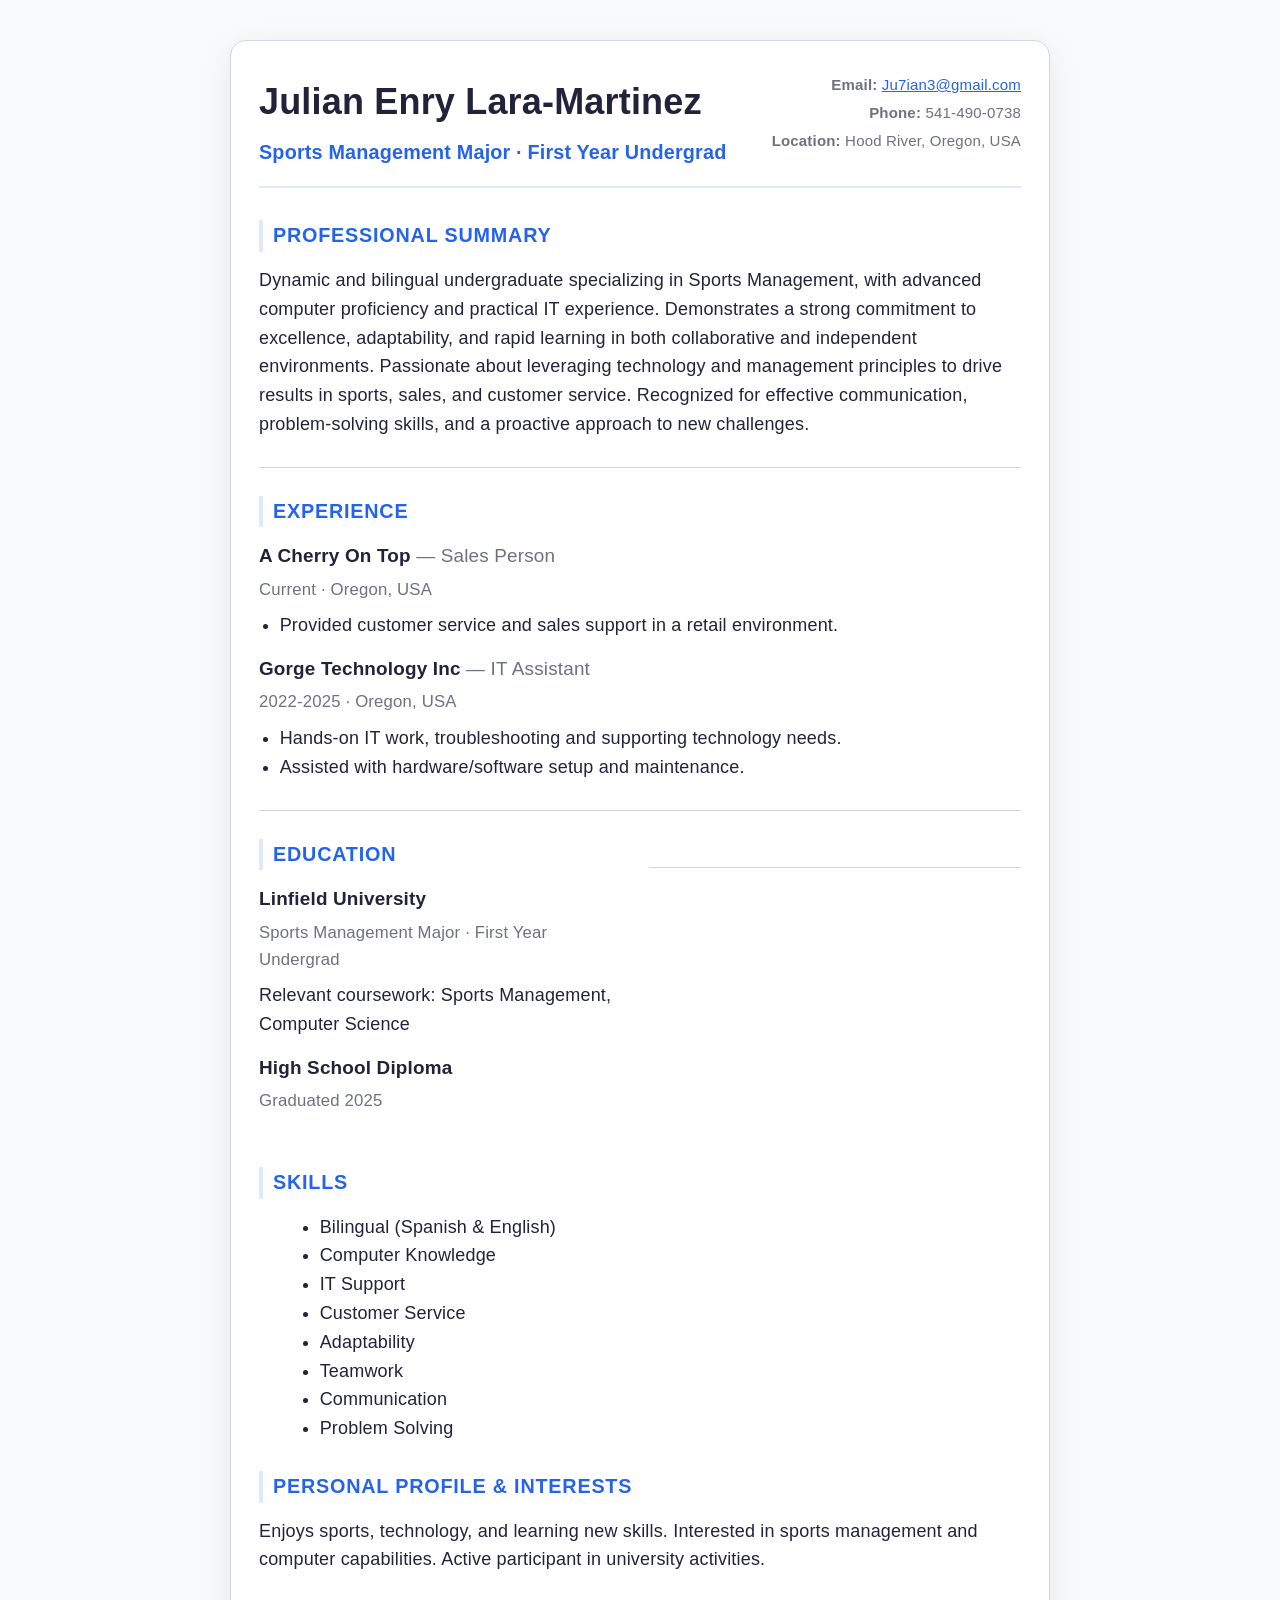
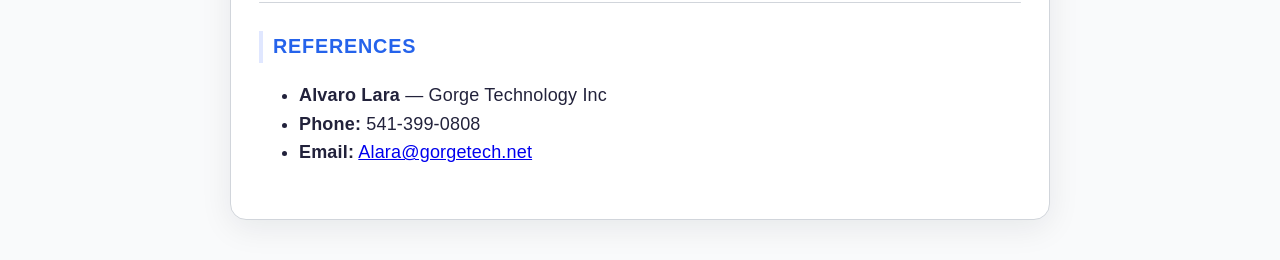
==== index.html @ 8950af4e "Add files via upload" ====
<!doctype html>
<html lang="en">
<head>
  <meta charset="UTF-8" />
  <meta name="viewport" content="width=device-width, initial-scale=1.0" />
  <title>Resume | Julian Enry Lara-Martinez</title>
  <style>
    :root {
      --bg: #f9fafb;
      --card: #fff;
      --text: #22223b;
      --muted: #6b7280;
      --primary: #2563eb;
      --accent: #e0e7ff;
      --border: #d1d5db;
      font-size: 18px;
    }

    * { box-sizing: border-box; }
    body {
      margin: 0;
      font-family: 'Inter', 'Segoe UI', 'Roboto', 'Helvetica Neue', Arial, sans-serif;
      line-height: 1.6;
      background: var(--bg);
      color: var(--text);
      letter-spacing: 0.01em;
    }

    .container {
      max-width: 820px;
      margin: 40px auto;
      padding: 32px 28px;
      background: var(--card);
      border: 1px solid var(--border);
      border-radius: 16px;
      box-shadow: 0 8px 32px rgba(15, 23, 42, 0.08);
      position: relative;
    }

    .header {
      display: flex;
      justify-content: space-between;
      align-items: flex-start;
      border-bottom: 2px solid var(--accent);
      padding-bottom: 18px;
      margin-bottom: 32px;
    }

    .name { font-size: 2rem; font-weight: 800; margin: 0; }
    .subtitle { margin: 6px 0 0; color: var(--primary); font-weight: 600; font-size: 1.1rem; }

    .contact small { display: block; color: var(--muted); margin-bottom: 4px; }
    .contact a { color: var(--primary); text-decoration: underline; }
    .contact {
      font-size: 1rem;
      text-align: right;
    }

    .section { margin-bottom: 20px; }
    .section h2 {
      font-size: 1.1rem;
      letter-spacing: 0.04em;
      text-transform: uppercase;
      color: var(--primary);
      margin: 0 0 14px;
      border-left: 4px solid var(--accent);
      padding-left: 10px;
    }

    .summary p, .item p { margin: 0; }

    .grid-2 { display: grid; grid-template-columns: 1fr 1fr; gap: 18px; }
    .item { margin-bottom: 14px; }
    .divider {
      height: 1px;
      background: var(--border);
      margin: 28px 0;
      border-radius: 2px;
    }

    .item h3 { margin: 0; font-size: 1.05rem; }
    .item .meta { color: var(--muted); font-size: 0.93rem; margin: 5px 0 8px; }
    .item ul { margin: 8px 0 0; padding-left: 1.15em; color: var(--text); }

    @media (max-width: 780px) {
      .container { margin: 8px; padding: 12px; }
      .header { flex-direction: column; align-items: flex-start; }
      .grid-2 { grid-template-columns: 1fr; gap: 16px; }
      .name { font-size: 1.5rem; }
    }

    .print-hidden { display: none; }
    @media print {
      body { background: #fff; }
      .container { box-shadow: none; border: none; margin: 0; }
      .print-hidden { display: block; }
    }
  </style>
</head>
<body>
  <div class="container">
    <header class="header">
      <div>
        <h1 class="name">Julian Enry Lara-Martinez</h1>
        <p class="subtitle">Sports Management Major · First Year Undergrad</p>
      </div>
      <div class="contact">
        <small><strong>Email:</strong> <a href="mailto:Ju7ian3@gmail.com">Ju7ian3@gmail.com</a></small>
        <small><strong>Phone:</strong> 541-490-0738</small>
        <small><strong>Location:</strong> Hood River, Oregon, USA</small>
      </div>
    </header>

    <section class="section summary">
      <h2>Professional Summary</h2>
        <p>Dynamic and bilingual undergraduate specializing in Sports Management, with advanced computer proficiency and practical IT experience. Demonstrates a strong commitment to excellence, adaptability, and rapid learning in both collaborative and independent environments. Passionate about leveraging technology and management principles to drive results in sports, sales, and customer service. Recognized for effective communication, problem-solving skills, and a proactive approach to new challenges.</p>
      <div class="divider"></div>
    </section>

    <section class="section">
      <h2>Experience</h2>
      <div class="item">
        <h3>A Cherry On Top <span style="color:var(--muted); font-weight:400;">— Sales Person</span></h3>
        <div class="meta">Current · Oregon, USA</div>
        <ul>
          <li>Provided customer service and sales support in a retail environment.</li>
        </ul>
      </div>
      <div class="item">
        <h3>Gorge Technology Inc <span style="color:var(--muted); font-weight:400;">— IT Assistant</span></h3>
        <div class="meta">2022-2025 · Oregon, USA</div>
        <ul>
          <li>Hands-on IT work, troubleshooting and supporting technology needs.</li>
          <li>Assisted with hardware/software setup and maintenance.</li>
        </ul>
      </div>
      <div class="divider"></div>
    </section>

    <div class="grid-2">
      <section class="section">
        <h2>Education</h2>
        <div class="item">
          <h3>Linfield University</h3>
          <div class="meta">Sports Management Major · First Year Undergrad </div>
          <p>Relevant coursework: Sports Management, Computer Science</p>
        </div>
        <div class="item">
          <h3>High School Diploma</h3>
          <div class="meta">Graduated 2025</div>
        </div>
      </section>
      <div class="divider"></div>
      <section class="section">
        <h2>Skills</h2>
        <ul style="margin:0 0 8px 1.15em;">
          <li>Bilingual (Spanish & English)</li>
          <li>Computer Knowledge</li>
          <li>IT Support</li>
          <li>Customer Service</li>
          <li>Adaptability</li>
          <li>Teamwork</li>
          <li>Communication</li>
          <li>Problem Solving</li>
        </ul>
      </section>
    </div>

    <section class="section">
      <h2>Personal Profile & Interests</h2>
      <div class="item">
        <p>Enjoys sports, technology, and learning new skills. Interested in sports management and computer capabilities. Active participant in university activities.</p>
      </div>
      <div class="divider"></div>
    </section>

    <section class="section">
      <h2>References</h2>
      <ul>
        <li><strong>Alvaro Lara</strong> — Gorge Technology Inc</li>
        <li class="phone"><strong>Phone:</strong> 541-399-0808</li>
        <li class="email"><strong>Email:</strong> <a href="mailto:Alara@gorgetech.net">Alara@gorgetech.net</a></li>
      </ul>
    </section>

    <p class="print-hidden" style="margin-top: 20px; color: var(--muted);">Edit this file and replace bracketed placeholders with your own details. Print mode hides this note.</p>
  </div>
</body>
</html>
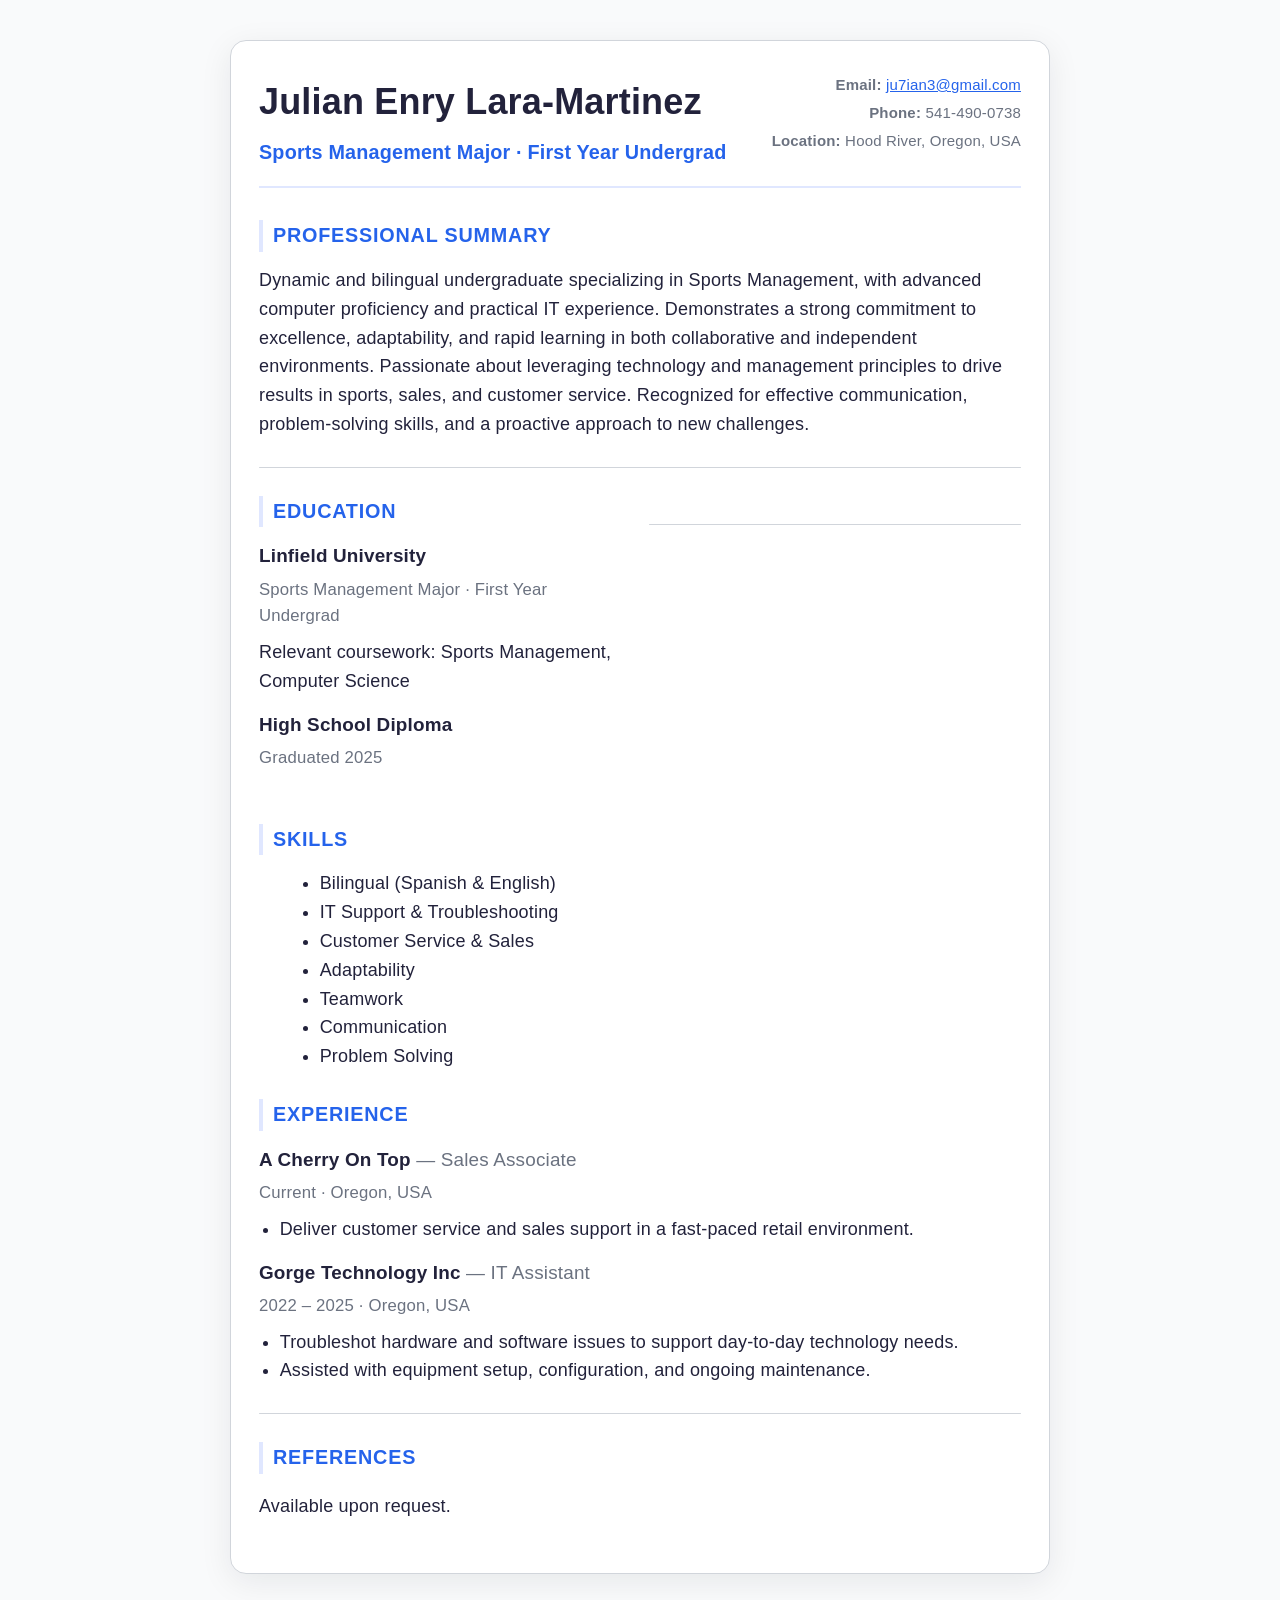
==== commit af86955e: "Polish resume for professionalism Reorder Education above Experience for a first-year student profil" ====
--- a/index.html
+++ b/index.html
@@ -89,11 +89,9 @@
       .name { font-size: 1.5rem; }
     }
 
-    .print-hidden { display: none; }
     @media print {
       body { background: #fff; }
       .container { box-shadow: none; border: none; margin: 0; }
-      .print-hidden { display: block; }
     }
   </style>
 </head>
@@ -105,7 +103,7 @@
         <p class="subtitle">Sports Management Major · First Year Undergrad</p>
       </div>
       <div class="contact">
-        <small><strong>Email:</strong> <a href="mailto:Ju7ian3@gmail.com">Ju7ian3@gmail.com</a></small>
+        <small><strong>Email:</strong> <a href="mailto:ju7ian3@gmail.com">ju7ian3@gmail.com</a></small>
         <small><strong>Phone:</strong> 541-490-0738</small>
         <small><strong>Location:</strong> Hood River, Oregon, USA</small>
       </div>
@@ -117,32 +115,12 @@
       <div class="divider"></div>
     </section>
 
-    <section class="section">
-      <h2>Experience</h2>
-      <div class="item">
-        <h3>A Cherry On Top <span style="color:var(--muted); font-weight:400;">— Sales Person</span></h3>
-        <div class="meta">Current · Oregon, USA</div>
-        <ul>
-          <li>Provided customer service and sales support in a retail environment.</li>
-        </ul>
-      </div>
-      <div class="item">
-        <h3>Gorge Technology Inc <span style="color:var(--muted); font-weight:400;">— IT Assistant</span></h3>
-        <div class="meta">2022-2025 · Oregon, USA</div>
-        <ul>
-          <li>Hands-on IT work, troubleshooting and supporting technology needs.</li>
-          <li>Assisted with hardware/software setup and maintenance.</li>
-        </ul>
-      </div>
-      <div class="divider"></div>
-    </section>
-
     <div class="grid-2">
       <section class="section">
         <h2>Education</h2>
         <div class="item">
           <h3>Linfield University</h3>
-          <div class="meta">Sports Management Major · First Year Undergrad </div>
+          <div class="meta">Sports Management Major · First Year Undergrad</div>
           <p>Relevant coursework: Sports Management, Computer Science</p>
         </div>
         <div class="item">
@@ -155,9 +133,8 @@
         <h2>Skills</h2>
         <ul style="margin:0 0 8px 1.15em;">
           <li>Bilingual (Spanish & English)</li>
-          <li>Computer Knowledge</li>
-          <li>IT Support</li>
-          <li>Customer Service</li>
+          <li>IT Support & Troubleshooting</li>
+          <li>Customer Service & Sales</li>
           <li>Adaptability</li>
           <li>Teamwork</li>
           <li>Communication</li>
@@ -167,23 +144,29 @@
     </div>
 
     <section class="section">
-      <h2>Personal Profile & Interests</h2>
+      <h2>Experience</h2>
       <div class="item">
-        <p>Enjoys sports, technology, and learning new skills. Interested in sports management and computer capabilities. Active participant in university activities.</p>
+        <h3>A Cherry On Top <span style="color:var(--muted); font-weight:400;">— Sales Associate</span></h3>
+        <div class="meta">Current · Oregon, USA</div>
+        <ul>
+          <li>Deliver customer service and sales support in a fast-paced retail environment.</li>
+        </ul>
+      </div>
+      <div class="item">
+        <h3>Gorge Technology Inc <span style="color:var(--muted); font-weight:400;">— IT Assistant</span></h3>
+        <div class="meta">2022 – 2025 · Oregon, USA</div>
+        <ul>
+          <li>Troubleshot hardware and software issues to support day-to-day technology needs.</li>
+          <li>Assisted with equipment setup, configuration, and ongoing maintenance.</li>
+        </ul>
       </div>
       <div class="divider"></div>
     </section>
 
     <section class="section">
       <h2>References</h2>
-      <ul>
-        <li><strong>Alvaro Lara</strong> — Gorge Technology Inc</li>
-        <li class="phone"><strong>Phone:</strong> 541-399-0808</li>
-        <li class="email"><strong>Email:</strong> <a href="mailto:Alara@gorgetech.net">Alara@gorgetech.net</a></li>
-      </ul>
+      <p>Available upon request.</p>
     </section>
-
-    <p class="print-hidden" style="margin-top: 20px; color: var(--muted);">Edit this file and replace bracketed placeholders with your own details. Print mode hides this note.</p>
   </div>
 </body>
 </html>
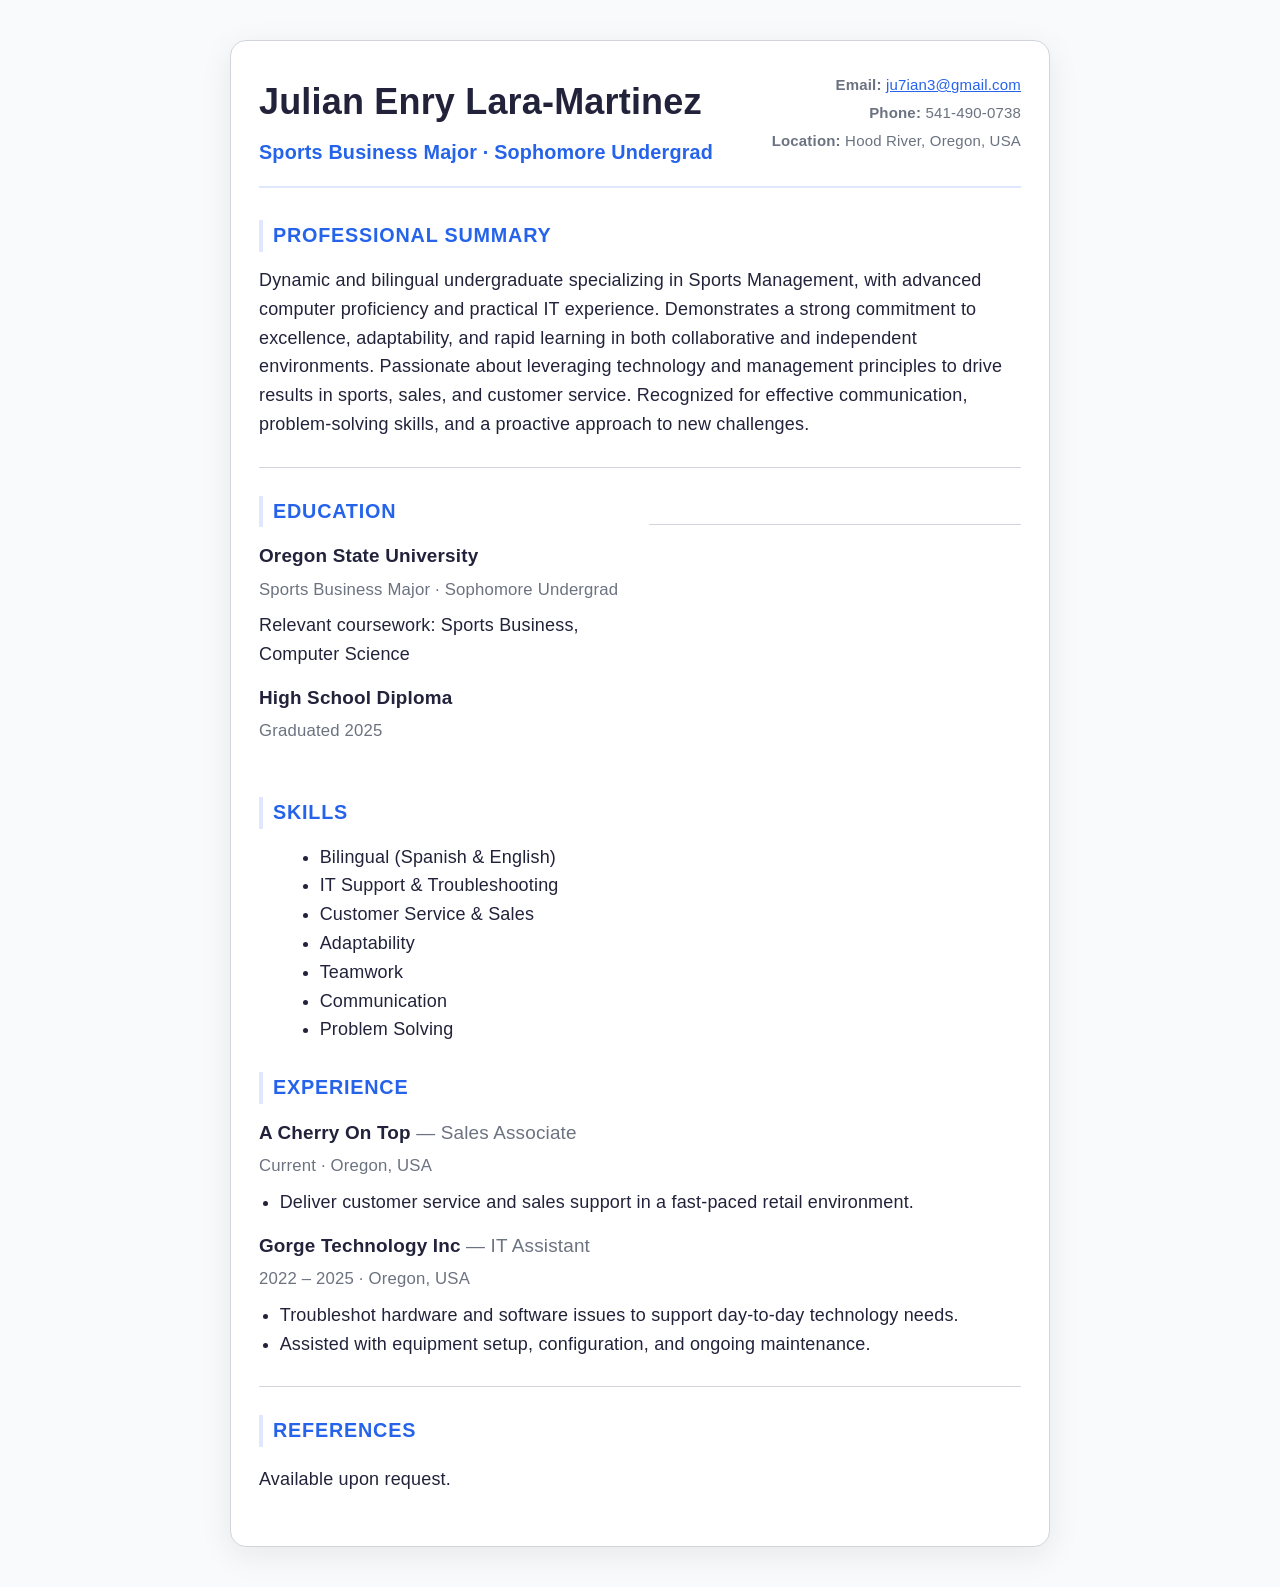
==== commit d0a94766: "Update education to Oregon State University, sophomore year Reflects transfer to Oregon State Univer" ====
--- a/index.html
+++ b/index.html
@@ -100,7 +100,7 @@
     <header class="header">
       <div>
         <h1 class="name">Julian Enry Lara-Martinez</h1>
-        <p class="subtitle">Sports Management Major · First Year Undergrad</p>
+        <p class="subtitle">Sports Business Major · Sophomore Undergrad</p>
       </div>
       <div class="contact">
         <small><strong>Email:</strong> <a href="mailto:ju7ian3@gmail.com">ju7ian3@gmail.com</a></small>
@@ -119,9 +119,9 @@
       <section class="section">
         <h2>Education</h2>
         <div class="item">
-          <h3>Linfield University</h3>
-          <div class="meta">Sports Management Major · First Year Undergrad</div>
-          <p>Relevant coursework: Sports Management, Computer Science</p>
+          <h3>Oregon State University</h3>
+          <div class="meta">Sports Business Major · Sophomore Undergrad</div>
+          <p>Relevant coursework: Sports Business, Computer Science</p>
         </div>
         <div class="item">
           <h3>High School Diploma</h3>
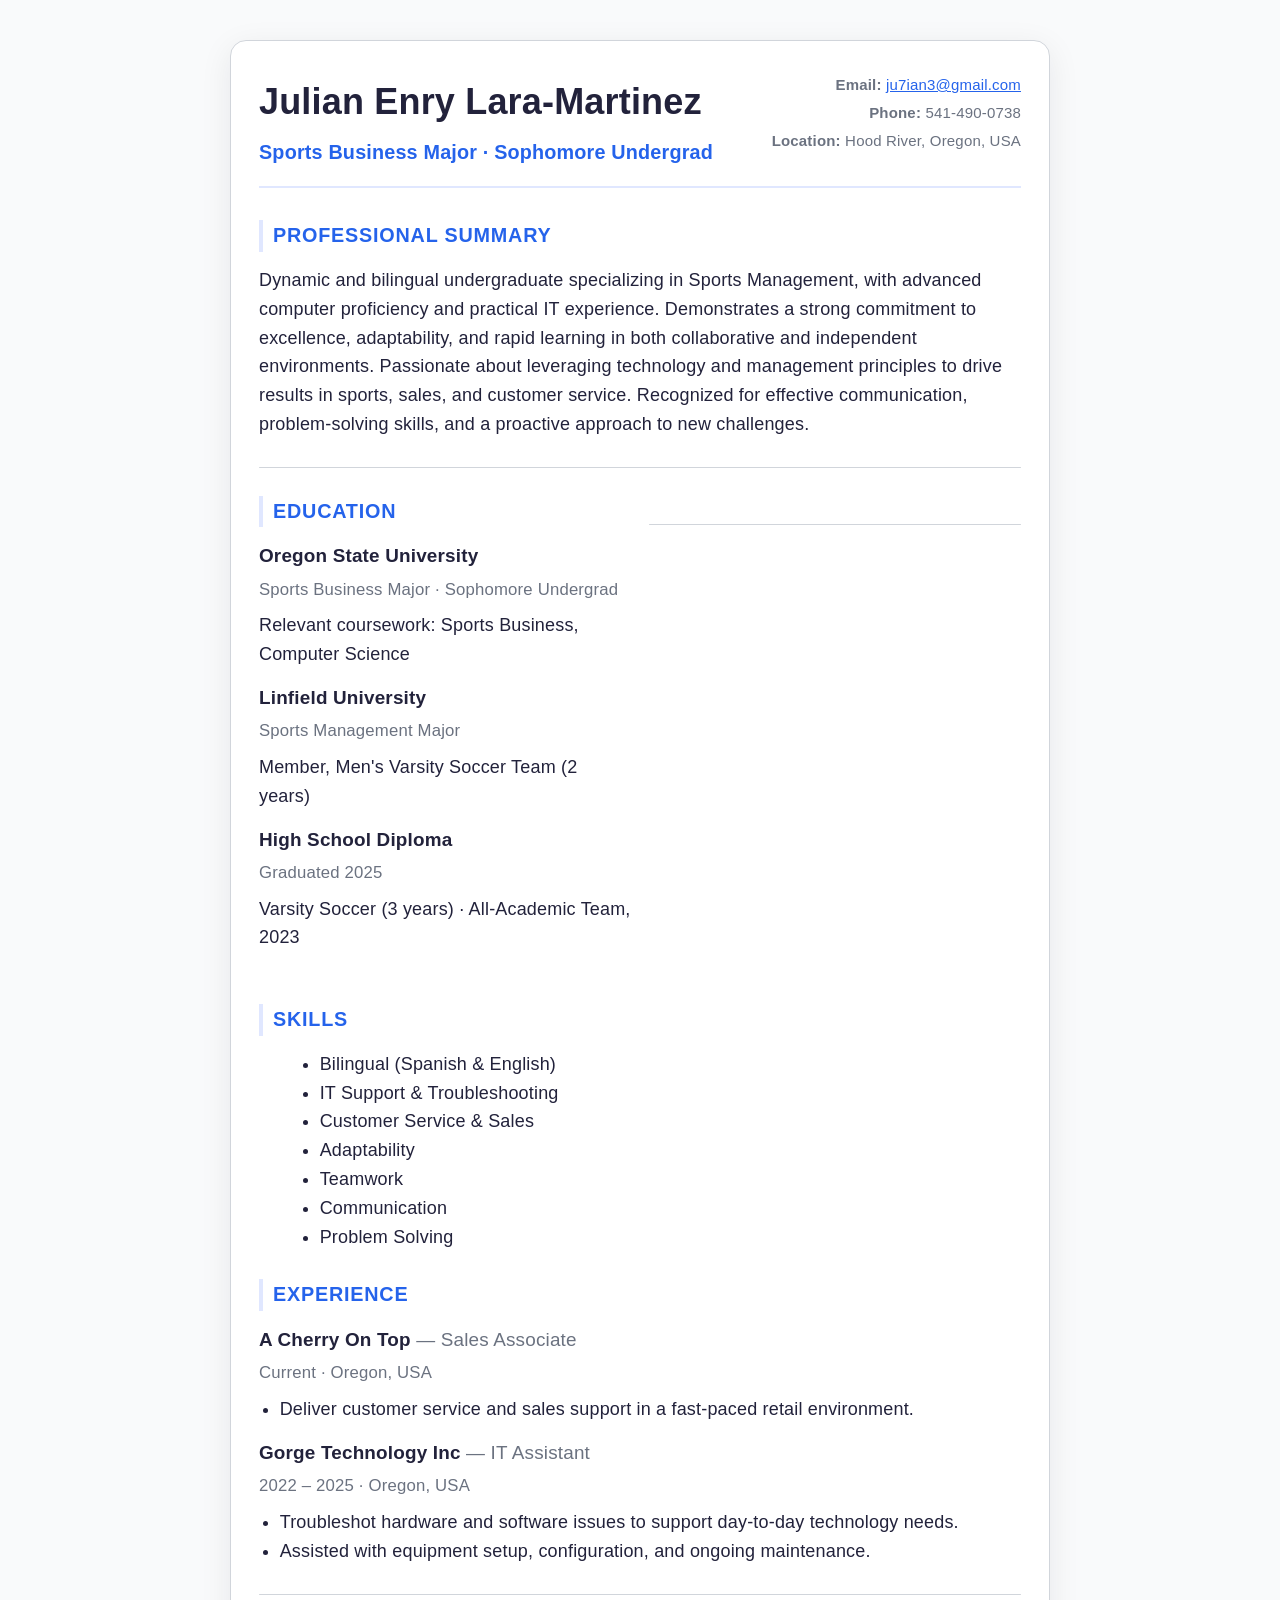
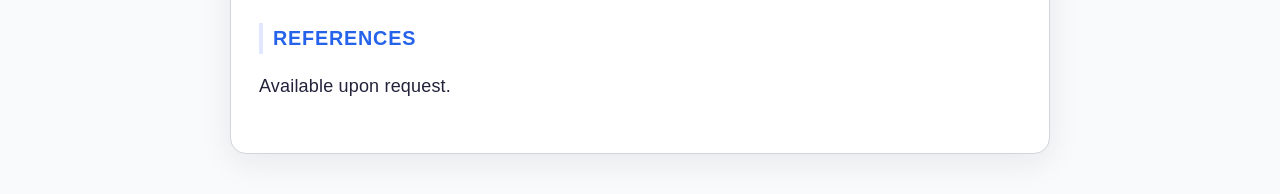
==== commit 360df2b5: "Add Linfield and varsity soccer history to Education Keeps Linfield University as prior education, a" ====
--- a/index.html
+++ b/index.html
@@ -124,8 +124,14 @@
           <p>Relevant coursework: Sports Business, Computer Science</p>
         </div>
         <div class="item">
+          <h3>Linfield University</h3>
+          <div class="meta">Sports Management Major</div>
+          <p>Member, Men's Varsity Soccer Team (2 years)</p>
+        </div>
+        <div class="item">
           <h3>High School Diploma</h3>
           <div class="meta">Graduated 2025</div>
+          <p>Varsity Soccer (3 years) · All-Academic Team, 2023</p>
         </div>
       </section>
       <div class="divider"></div>
